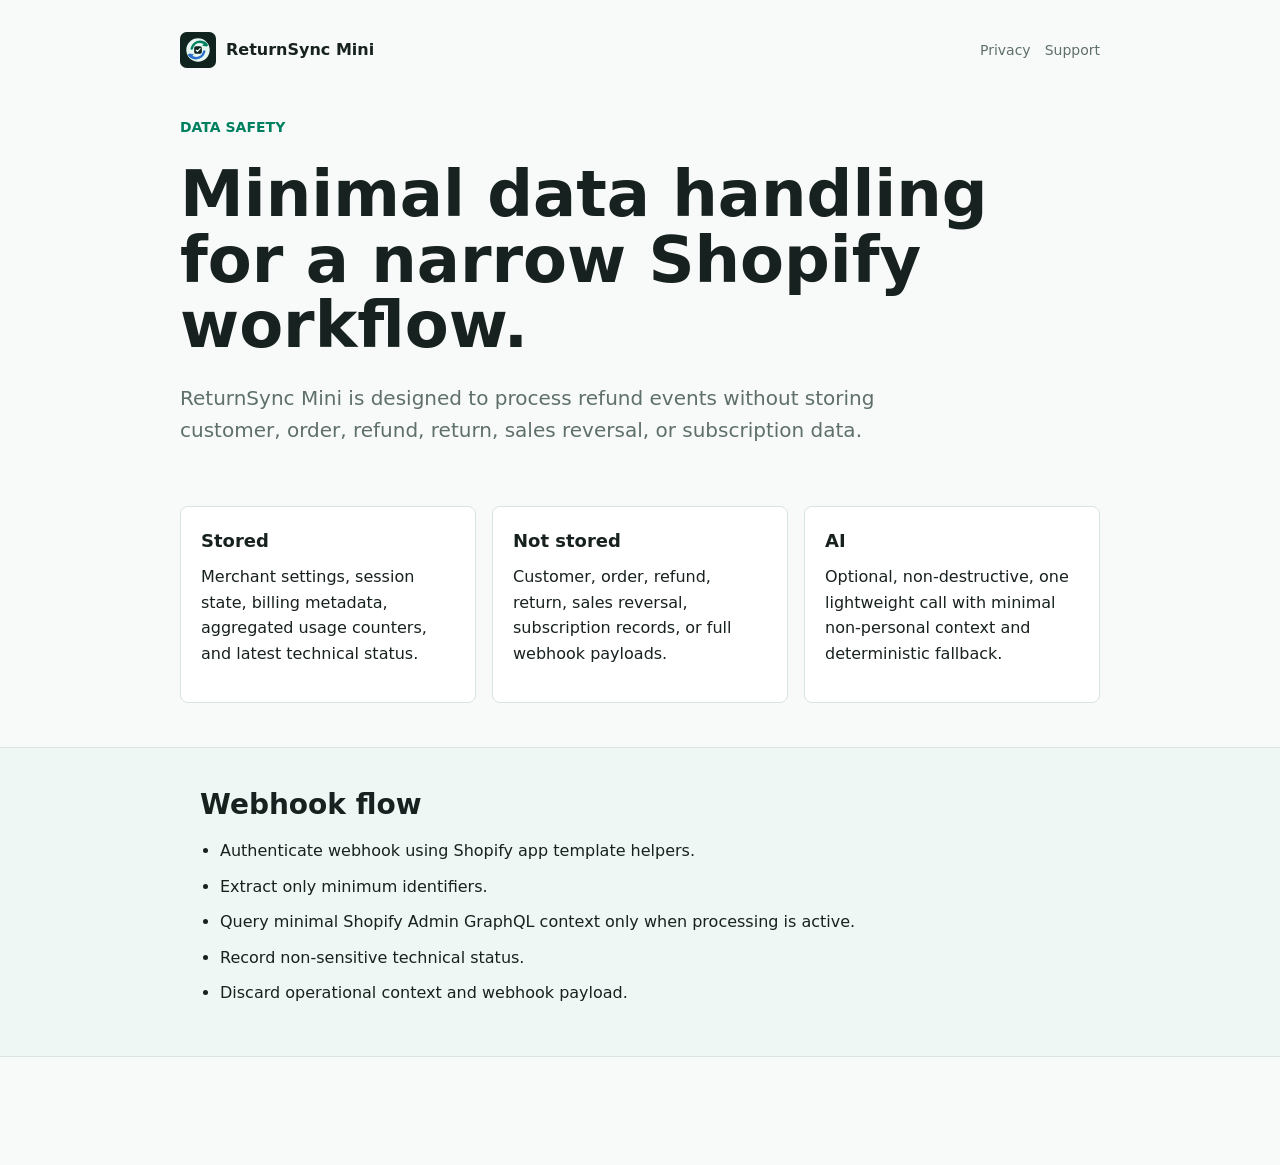
==== data-safety.html @ 8f0236b2 "Publish ReturnSync Mini public pages" ====
<!doctype html>
<html lang="en">
  <head>
    <meta charset="utf-8" />
    <meta name="viewport" content="width=device-width, initial-scale=1" />
    <title>ReturnSync Mini Data Safety</title>
    <meta name="description" content="Data safety summary for ReturnSync Mini." />
    <link rel="stylesheet" href="assets/site.css" />
  </head>
  <body>
    <main class="shell">
      <nav class="nav" aria-label="Primary">
        <a class="brand" href="./">
          <img src="assets/app-icon.svg" alt="" />
          <span>ReturnSync Mini</span>
        </a>
        <div class="nav-links">
          <a href="privacy.html">Privacy</a>
          <a href="support.html">Support</a>
        </div>
      </nav>

      <section class="hero">
        <p class="eyebrow">Data Safety</p>
        <h1>Minimal data handling for a narrow Shopify workflow.</h1>
        <p class="lede">
          ReturnSync Mini is designed to process refund events without storing
          customer, order, refund, return, sales reversal, or subscription data.
        </p>
      </section>

      <section class="grid">
        <article class="card">
          <h3>Stored</h3>
          <p>Merchant settings, session state, billing metadata, aggregated usage counters, and latest technical status.</p>
        </article>
        <article class="card">
          <h3>Not stored</h3>
          <p>Customer, order, refund, return, sales reversal, subscription records, or full webhook payloads.</p>
        </article>
        <article class="card">
          <h3>AI</h3>
          <p>Optional, non-destructive, one lightweight call with minimal non-personal context and deterministic fallback.</p>
        </article>
      </section>

      <section class="band">
        <h2>Webhook flow</h2>
        <ul class="list">
          <li>Authenticate webhook using Shopify app template helpers.</li>
          <li>Extract only minimum identifiers.</li>
          <li>Query minimal Shopify Admin GraphQL context only when processing is active.</li>
          <li>Record non-sensitive technical status.</li>
          <li>Discard operational context and webhook payload.</li>
        </ul>
      </section>
    </main>
  </body>
</html>
---- assets/site.css ----
:root {
  color-scheme: light;
  --ink: #17211f;
  --muted: #5f6f6a;
  --line: #d9e4df;
  --surface: #ffffff;
  --soft: #eef7f3;
  --green: #008060;
  --blue: #2c6ecb;
}

* {
  box-sizing: border-box;
}

body {
  background: #f7faf8;
  color: var(--ink);
  font-family:
    Inter, ui-sans-serif, system-ui, -apple-system, BlinkMacSystemFont, "Segoe UI",
    sans-serif;
  line-height: 1.6;
  margin: 0;
}

a {
  color: var(--blue);
}

.shell {
  margin: 0 auto;
  max-width: 960px;
  padding: 32px 20px 64px;
}

.nav {
  align-items: center;
  display: flex;
  gap: 16px;
  justify-content: space-between;
  margin-bottom: 48px;
}

.brand {
  align-items: center;
  color: var(--ink);
  display: inline-flex;
  font-weight: 700;
  gap: 10px;
  text-decoration: none;
}

.brand img {
  height: 36px;
  width: 36px;
}

.nav-links {
  display: flex;
  flex-wrap: wrap;
  gap: 14px;
}

.nav-links a {
  color: var(--muted);
  font-size: 14px;
  text-decoration: none;
}

.hero {
  display: grid;
  gap: 24px;
  margin-bottom: 44px;
}

.eyebrow {
  color: var(--green);
  font-size: 14px;
  font-weight: 700;
  margin: 0;
  text-transform: uppercase;
}

h1 {
  font-size: clamp(38px, 6vw, 64px);
  letter-spacing: 0;
  line-height: 1.02;
  margin: 0;
  max-width: 820px;
}

h2 {
  font-size: 28px;
  line-height: 1.2;
  margin: 0 0 16px;
}

h3 {
  font-size: 18px;
  margin: 0 0 8px;
}

p {
  margin: 0 0 16px;
}

.lede {
  color: var(--muted);
  font-size: 20px;
  max-width: 760px;
}

.grid {
  display: grid;
  gap: 16px;
  grid-template-columns: repeat(3, minmax(0, 1fr));
}

.card {
  background: var(--surface);
  border: 1px solid var(--line);
  border-radius: 8px;
  padding: 20px;
}

.band {
  background: var(--soft);
  border-block: 1px solid var(--line);
  margin: 44px calc(50% - 50vw);
  padding: 40px calc(50vw - 50% + 20px);
}

.list {
  margin: 0;
  padding-left: 20px;
}

.list li {
  margin-bottom: 10px;
}

.footer {
  border-top: 1px solid var(--line);
  color: var(--muted);
  font-size: 14px;
  margin-top: 48px;
  padding-top: 24px;
}

@media (max-width: 760px) {
  .nav {
    align-items: flex-start;
    display: grid;
  }

  .grid {
    grid-template-columns: 1fr;
  }
}
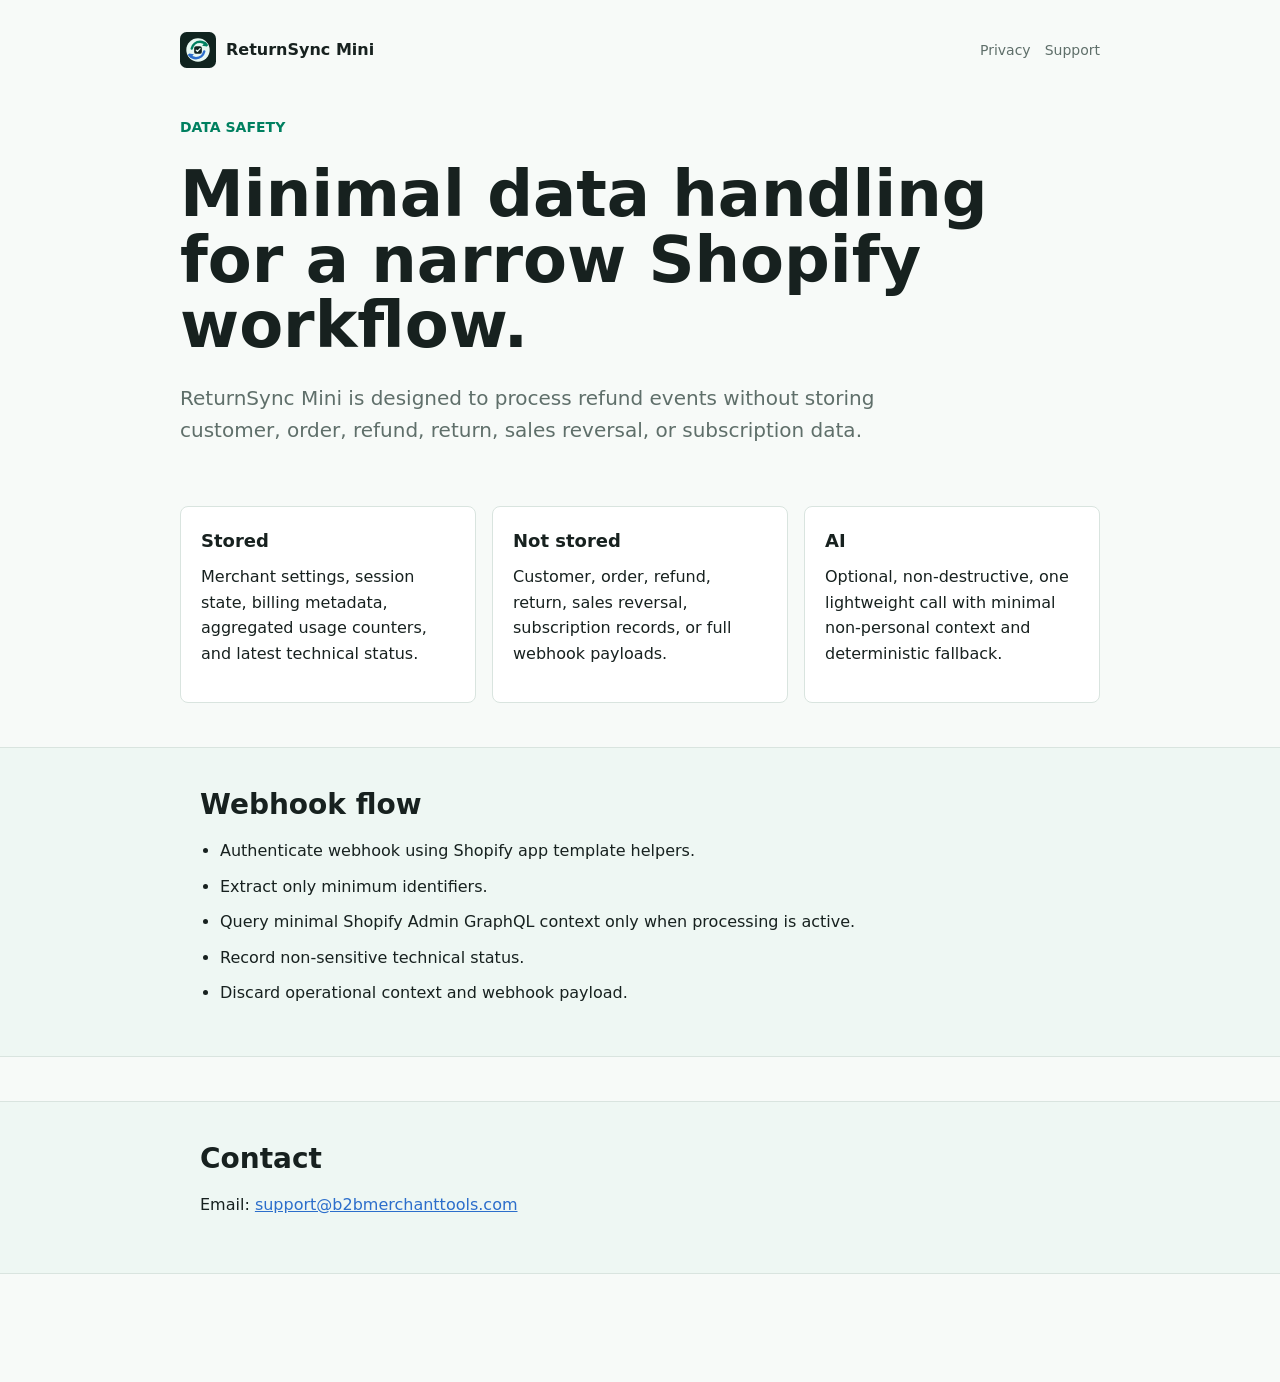
==== commit d3a000d3: "Add data safety contact" ====
--- a/data-safety.html
+++ b/data-safety.html
@@ -54,6 +54,11 @@
           <li>Discard operational context and webhook payload.</li>
         </ul>
       </section>
+
+      <section class="band">
+        <h2>Contact</h2>
+        <p>Email: <a href="mailto:support@b2bmerchanttools.com">support@b2bmerchanttools.com</a></p>
+      </section>
     </main>
   </body>
 </html>
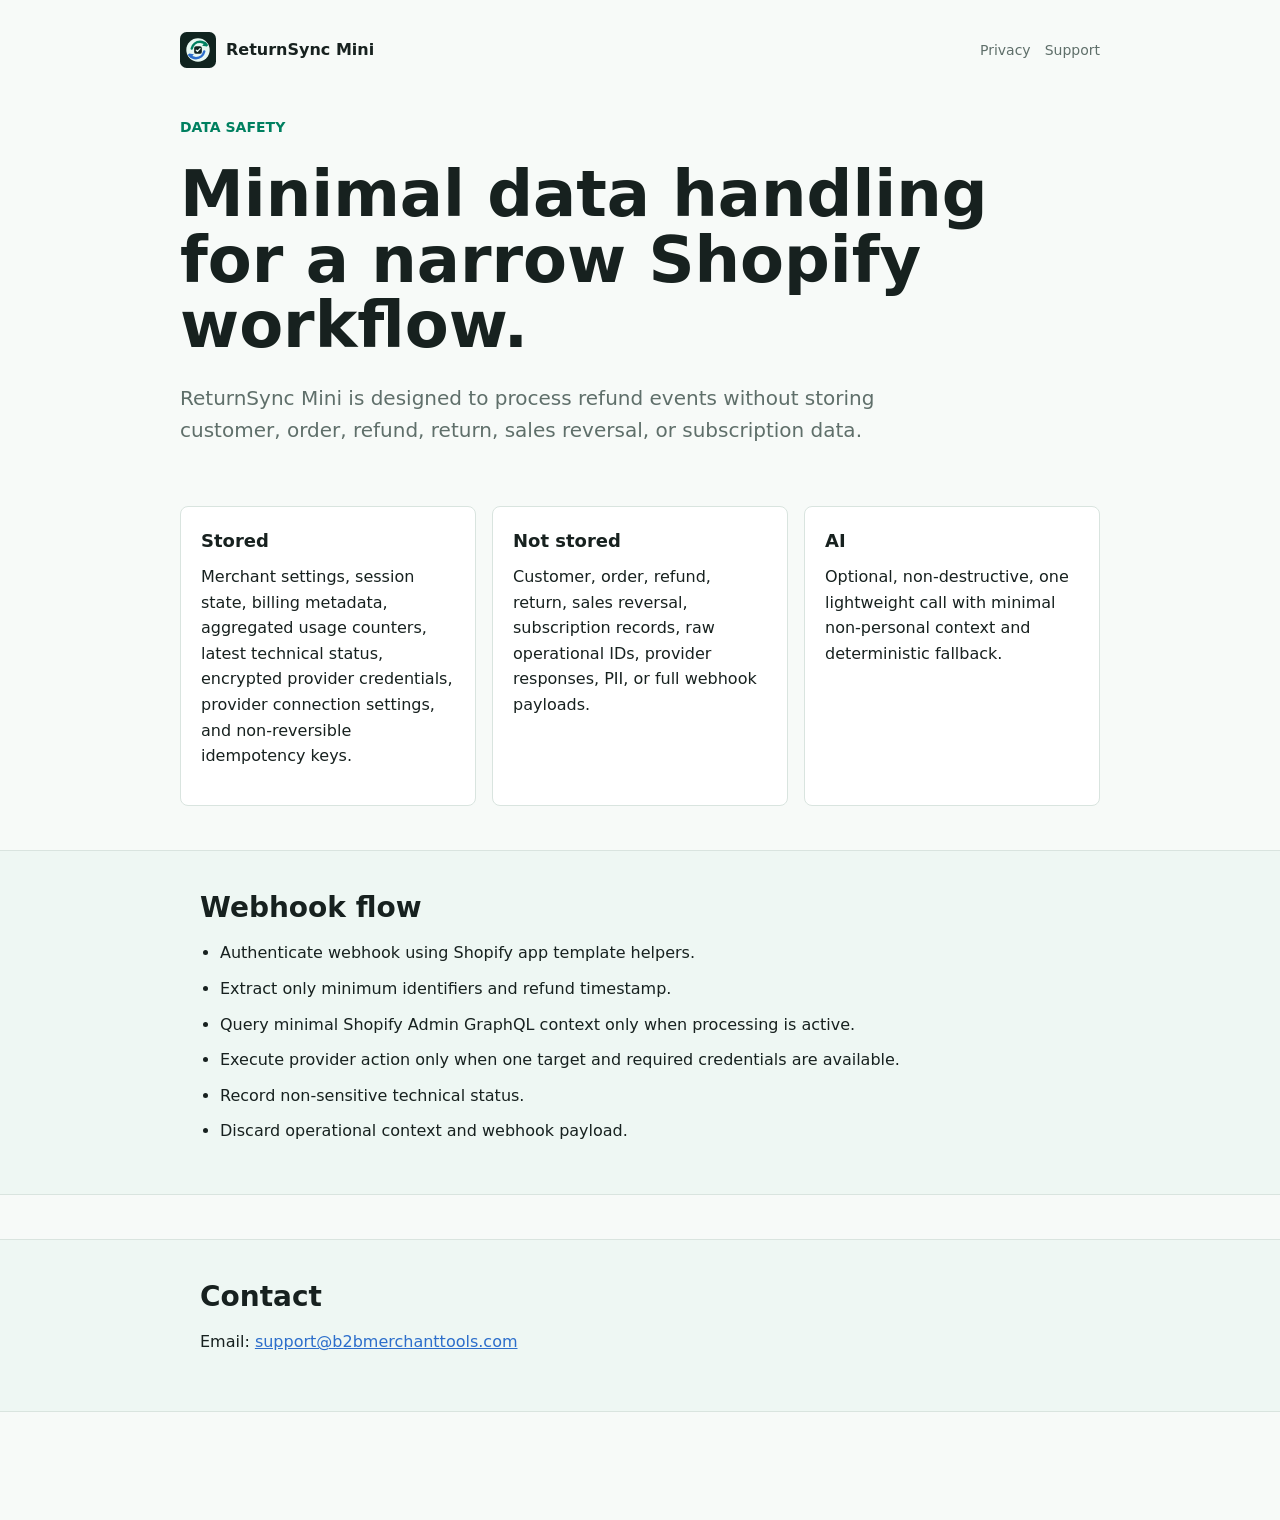
==== commit 68221a04: "Update ReturnSync public privacy pages" ====
--- a/data-safety.html
+++ b/data-safety.html
@@ -32,11 +32,11 @@
       <section class="grid">
         <article class="card">
           <h3>Stored</h3>
-          <p>Merchant settings, session state, billing metadata, aggregated usage counters, and latest technical status.</p>
+          <p>Merchant settings, session state, billing metadata, aggregated usage counters, latest technical status, encrypted provider credentials, provider connection settings, and non-reversible idempotency keys.</p>
         </article>
         <article class="card">
           <h3>Not stored</h3>
-          <p>Customer, order, refund, return, sales reversal, subscription records, or full webhook payloads.</p>
+          <p>Customer, order, refund, return, sales reversal, subscription records, raw operational IDs, provider responses, PII, or full webhook payloads.</p>
         </article>
         <article class="card">
           <h3>AI</h3>
@@ -48,8 +48,9 @@
         <h2>Webhook flow</h2>
         <ul class="list">
           <li>Authenticate webhook using Shopify app template helpers.</li>
-          <li>Extract only minimum identifiers.</li>
+          <li>Extract only minimum identifiers and refund timestamp.</li>
           <li>Query minimal Shopify Admin GraphQL context only when processing is active.</li>
+          <li>Execute provider action only when one target and required credentials are available.</li>
           <li>Record non-sensitive technical status.</li>
           <li>Discard operational context and webhook payload.</li>
         </ul>
